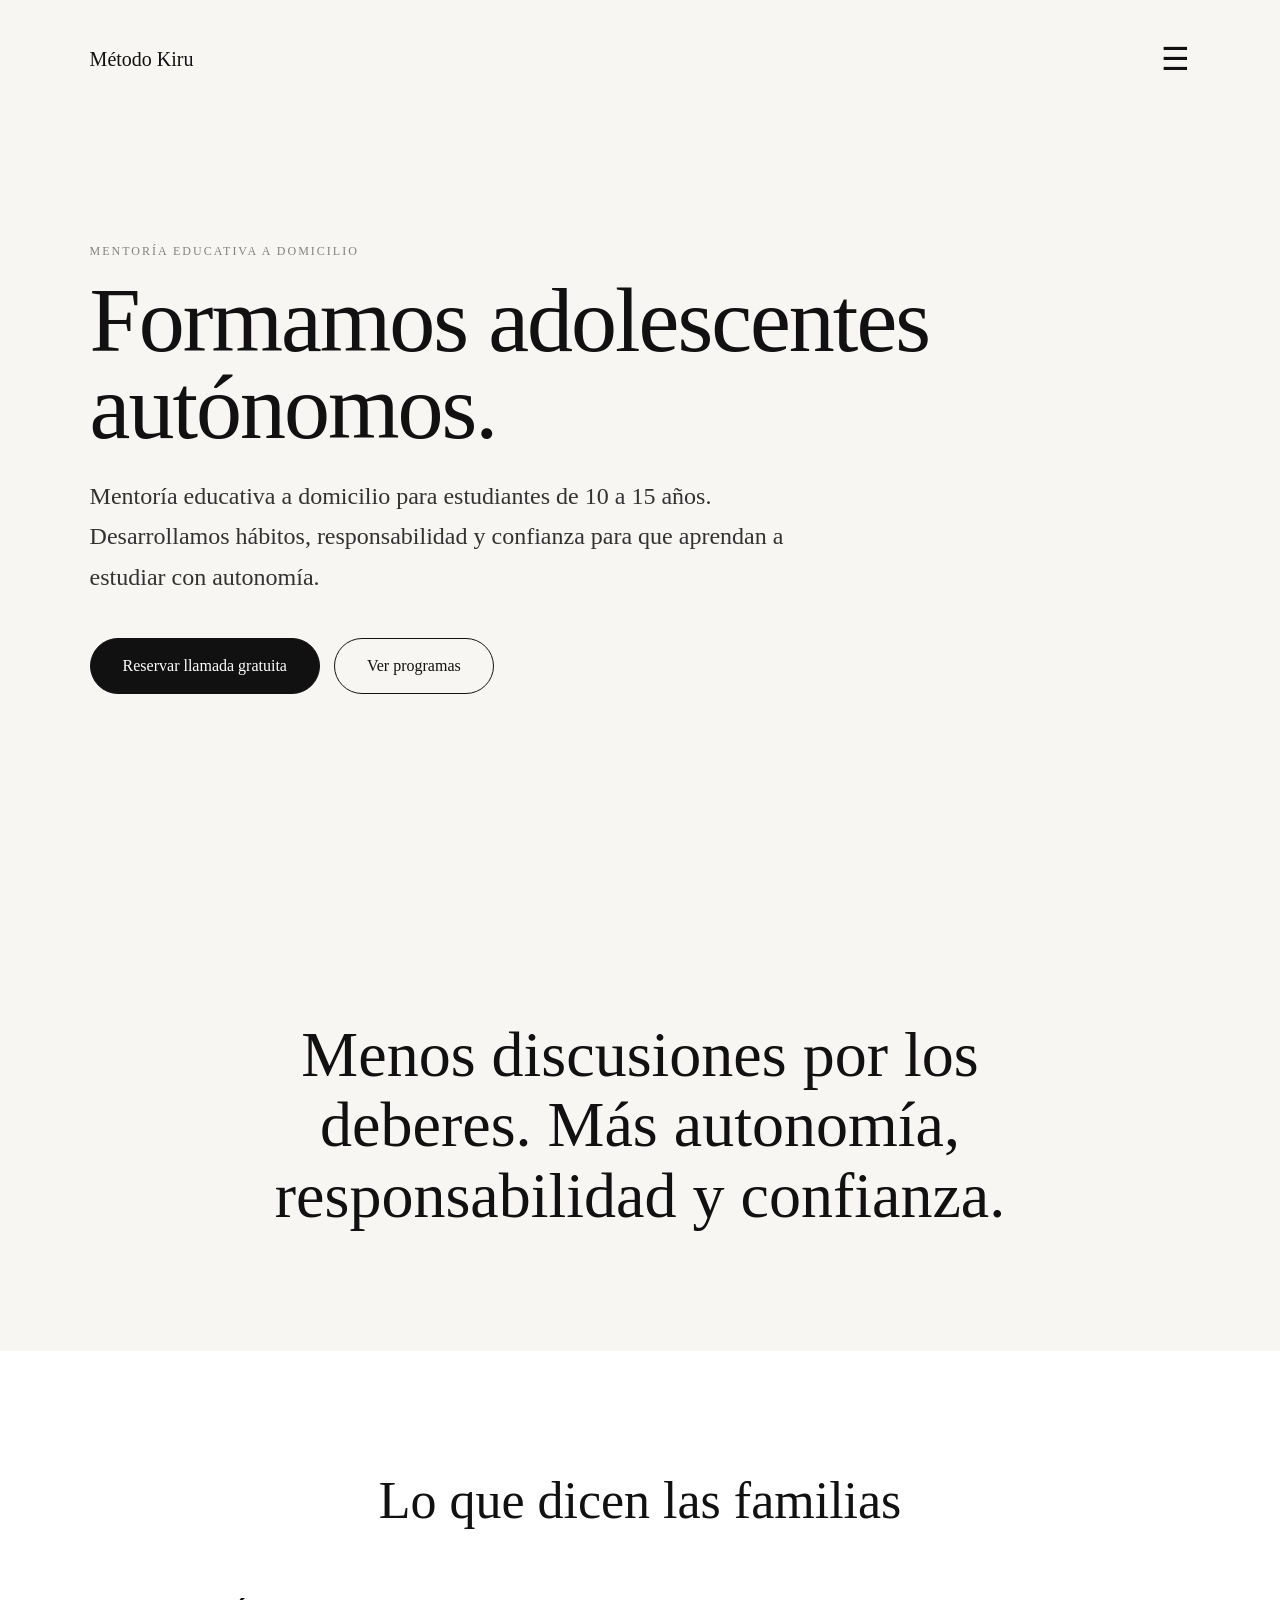
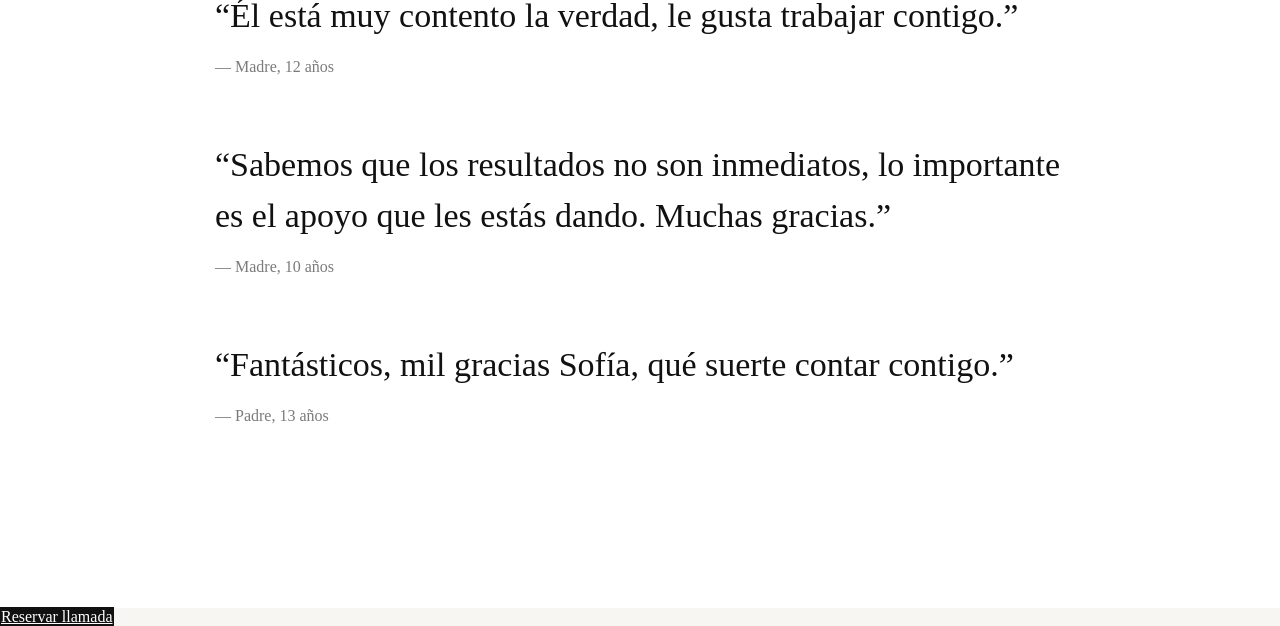
==== MétodoKiru/index.html @ 2b018e24 "Actualizacion web junio" ====
<!DOCTYPE html>
<html lang="es">
<head>
  <meta charset="UTF-8">
  <meta name="viewport" content="width=device-width, initial-scale=1.0">
  <title>Método Kiru</title>
  <link rel="stylesheet" href="style.css">
</head>
<body>

  <!-- MENÚ -->
  <div class="menu-overlay">
    <button class="close-menu">✕</button>

    <a href="index.html">Inicio</a>
    <a href="programas.html">Programas</a>
    <a href="tarifas.html">Tarifas</a>
    <a href="accesofamilias.html">Área de Familias</a>
    <a href="conocenos.html">Conócenos</a>
    <a href="faq.html">Preguntas Frecuentes</a>

    <a href="https://calendly.com/m-sofiamunoz05/llamada-informacion" target="_blank">
      Reservar llamada
    </a>
  </div>

  <!-- HERO -->
  <header class="hero">

    <nav>
      <div class="logo">Método Kiru</div>
      <button class="menu-btn">☰</button>
    </nav>

    <div class="hero-content">

      <p class="eyebrow">
        Mentoría educativa a domicilio
      </p>

      <h1>
        Formamos adolescentes autónomos.
      </h1>

      <p class="subtitle">
        Mentoría educativa a domicilio para estudiantes de 10 a 15 años. Desarrollamos hábitos, responsabilidad y confianza para que aprendan a estudiar con autonomía.
      </p>

      <div class="hero-buttons">

        <a href="https://calendly.com/m-sofiamunoz05/llamada-informacion"
           target="_blank"
           class="primary">
          Reservar llamada gratuita
        </a>

        <a href="programas.html"
           class="secondary">
          Ver programas
        </a>

      </div>

    </div>

  </header>

  <!-- MENSAJE PRINCIPAL -->

  <section class="quote">

    <h2>
      Menos discusiones por los deberes. Más autonomía, responsabilidad y confianza.
    </h2>

  </section>

  <!-- TESTIMONIOS -->

  <section class="testimonials">

    <h2>Lo que dicen las familias</h2>

    <blockquote>
      “Él está muy contento la verdad, le gusta trabajar contigo.”
      <span>— Madre, 12 años</span>
    </blockquote>

    <blockquote>
      “Sabemos que los resultados no son inmediatos, lo importante es el apoyo que les estás dando. Muchas gracias.”
      <span>— Madre, 10 años</span>
    </blockquote>

    <blockquote>
      “Fantásticos, mil gracias Sofía, qué suerte contar contigo.”
      <span>— Padre, 13 años</span>
    </blockquote>

  </section>

  <!-- CTA FINAL -->


    <a href="https://calendly.com/m-sofiamunoz05/llamada-informacion"
       target="_blank"
       class="primary">
      Reservar llamada
    </a>

  </section>

  <script src="script.js"></script>

</body>
</html>
---- MétodoKiru/style.css ----
*{
  margin:0;
  padding:0;
  box-sizing:border-box;
}

body{
  background:#f7f6f2;
  color:#111;
  font-family:Georgia, serif;
  -webkit-font-smoothing:antialiased;
}

/* =========================
   NAVEGACIÓN
========================= */

nav{
  display:flex;
  justify-content:space-between;
  align-items:center;
}

.logo{
  font-size:20px;
  font-weight:400;
}

.menu-btn,
.close-menu{
  border:none;
  background:none;
  cursor:pointer;
  color:#111;
}

.menu-btn{
  font-size:32px;
}

.close-menu{
  position:absolute;
  top:40px;
  right:40px;
  font-size:32px;
}

/* =========================
   MENÚ OVERLAY
========================= */

.menu-overlay{
  position:fixed;
  inset:0;
  background:#f7f6f2;
  z-index:999;

  display:flex;
  flex-direction:column;
  justify-content:center;
  align-items:center;
  gap:24px;

  opacity:0;
  pointer-events:none;
  transition:.3s ease;
}

.menu-overlay.active{
  opacity:1;
  pointer-events:auto;
}

.menu-overlay a{
  text-decoration:none;
  color:#111;
  font-size:34px;
  transition:.2s;
}

.menu-overlay a:hover{
  opacity:.6;
}

/* =========================
   HERO
========================= */

.hero{
  min-height:100vh;
  padding:40px 7%;
  display:flex;
  flex-direction:column;
}

.hero-content{
  max-width:850px;
  margin:auto 0;
}

.eyebrow{
  text-transform:uppercase;
  letter-spacing:2px;
  font-size:12px;
  opacity:.5;
  margin-bottom:18px;
}

h1{
  font-size:92px;
  line-height:.95;
  font-weight:400;
  letter-spacing:-2px;
  margin-bottom:24px;
}

.subtitle{
  font-size:24px;
  line-height:1.7;
  max-width:700px;
  opacity:.85;
  margin-bottom:40px;
}

/* =========================
   BOTONES
========================= */

.hero-buttons{
  display:flex;
  gap:14px;
  flex-wrap:wrap;
}

.hero-buttons a{
  text-decoration:none;
  padding:18px 32px;
  border-radius:999px;
  font-size:16px;
  transition:.25s;
}

.primary{
  background:#111;
  color:white;
  border:1px solid #111;
}

.primary:hover{
  opacity:.9;
}

.secondary{
  color:#111;
  border:1px solid #111;
}

.secondary:hover{
  background:#111;
  color:white;
}

/* =========================
   FRASE CENTRAL
========================= */

.quote{
  padding:120px 7%;
  text-align:center;
}

.quote h2{
  max-width:900px;
  margin:auto;
  font-size:64px;
  line-height:1.1;
  font-weight:400;
}

/* =========================
   TESTIMONIOS
========================= */

.testimonials{
  background:white;
  padding:120px 7%;
}

.testimonials h2{
  font-size:52px;
  font-weight:400;
  text-align:center;
  margin-bottom:60px;
}

blockquote{
  max-width:850px;
  margin:0 auto 60px;
  font-size:34px;
  line-height:1.5;
}

blockquote span{
  display:block;
  margin-top:14px;
  font-size:16px;
  opacity:.55;
}

/* =========================
   TABLAS (PROGRAMAS Y TARIFAS)
========================= */

.programs{
  max-width:1400px;
  margin:auto;
  padding:80px 7%;
}

.table-container{
  overflow-x:auto;
  margin-top:30px;
}

.program-table{
  width:100%;
  min-width:900px;
  border-collapse:collapse;
  background:white;
  border-radius:24px;
  overflow:hidden;
  box-shadow:0 10px 30px rgba(0,0,0,.04);
}

.program-table th{
  background:#f1f1ee;
  padding:20px;
  text-align:left;
  font-size:15px;
  font-weight:600;
}

.program-table td{
  padding:22px 20px;
  border-top:1px solid #ececec;
  vertical-align:top;
  line-height:1.6;
}

.program-table td:not(:first-child):not(:last-child){
  text-align:center;
}

.program-note{
  text-align:center;
  margin-top:30px;
  color:#666;
  line-height:1.7;
}

.program-note p{
  margin-bottom:10px;
}

/* =========================
   SUBPÁGINAS
========================= */

.subpage-hero{
  padding:40px 7% 80px;
}

.subpage-content{
  max-width:900px;
}

.subpage-content h1{
  margin-bottom:20px;
}

/* =========================
   FAQ
========================= */

.faq-section{
  max-width:1100px;
  margin:auto;
  padding:40px 7% 100px;
}

.faq-item{
  background:white;
  border-radius:24px;
  margin-bottom:18px;
  padding:10px 28px;
  box-shadow:0 10px 25px rgba(0,0,0,.04);
}

.faq-question{
  width:100%;
  border:none;
  background:none;
  padding:24px 0;
  cursor:pointer;
  display:flex;
  justify-content:space-between;
  align-items:center;

  font-family:Georgia, serif;
  font-size:24px;
  text-align:left;
}

.faq-answer{
  max-height:0;
  overflow:hidden;
  transition:.3s ease;
}

.faq-answer p{
  padding-bottom:24px;
  font-size:18px;
  line-height:1.8;
  opacity:.8;
}

.faq-item.active .faq-answer{
  max-height:500px;
}

/* =========================
   ÁREA FAMILIAS
========================= */

.family-dashboard{
  display:grid;
  grid-template-columns:repeat(2,1fr);
  gap:24px;
  padding:40px 7% 100px;
}

.family-card{
  background:white;
  border-radius:28px;
  padding:40px;
  text-decoration:none;
  color:#111;
  box-shadow:0 10px 25px rgba(0,0,0,.04);
  transition:.25s;
}

.family-card:hover{
  transform:translateY(-4px);
}

.family-card h2{
  font-size:36px;
  margin-bottom:15px;
}

.family-card span{
  opacity:.6;
}

/* =========================
   MÓVIL
========================= */

@media(max-width:900px){

  .hero{
    min-height:auto;
    padding:30px 6% 70px;
  }

  h1{
    font-size:54px;
    line-height:1;
    letter-spacing:-1px;
  }

  .subtitle{
    font-size:18px;
    line-height:1.7;
  }

  .hero-buttons{
    flex-direction:column;
  }

  .hero-buttons a{
    width:100%;
    text-align:center;
  }

  .quote{
    padding:70px 6%;
  }

  .quote h2{
    font-size:38px;
  }

  .testimonials{
    padding:70px 6%;
  }

  .testimonials h2{
    font-size:36px;
  }

  blockquote{
    font-size:24px;
  }

  .programs{
    padding:60px 4%;
  }

  .family-dashboard{
    grid-template-columns:1fr;
  }

  .family-card h2{
    font-size:30px;
  }

  .faq-question{
    font-size:20px;
  }

  .menu-overlay a{
    font-size:28px;
  }

  .program-table{
    min-width:750px;
  }
}
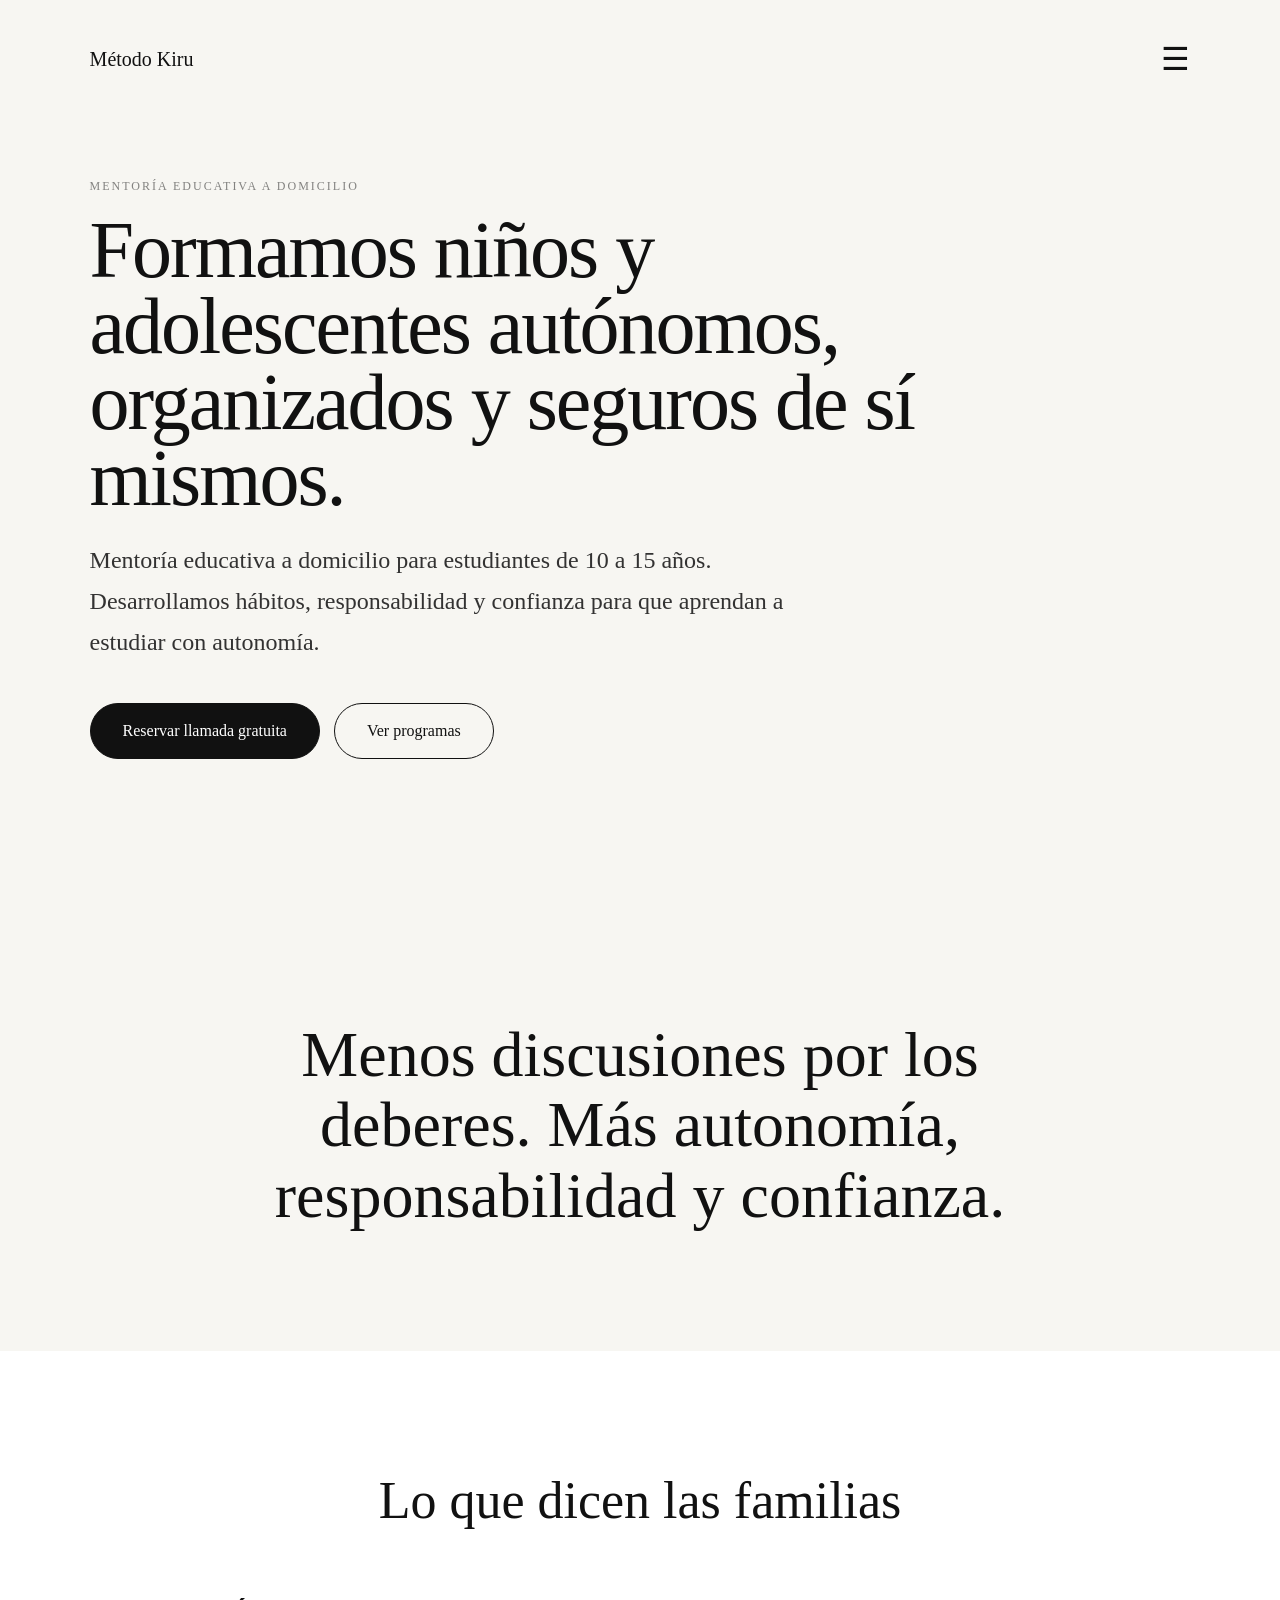
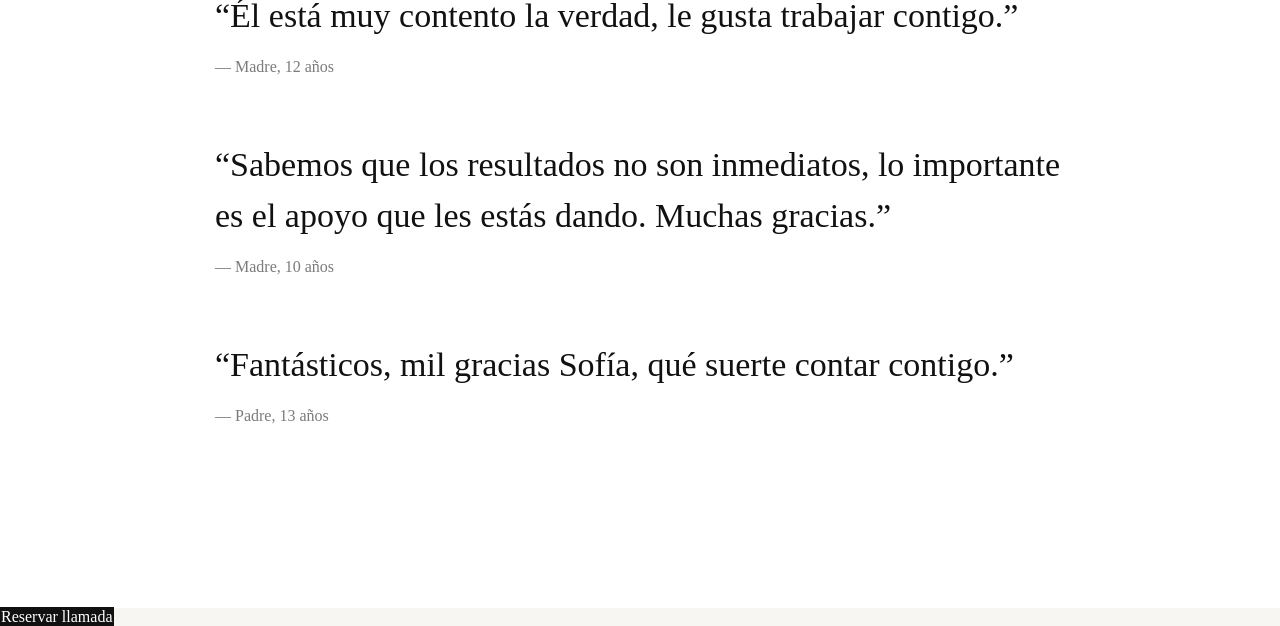
==== commit 931da90b: "Actualización web" ====
--- a/MétodoKiru/index.html
+++ b/MétodoKiru/index.html
@@ -39,7 +39,7 @@
       </p>
 
       <h1>
-        Formamos adolescentes autónomos.
+       Formamos niños y adolescentes autónomos, organizados y seguros de sí mismos.
       </h1>
 
       <p class="subtitle">
--- a/MétodoKiru/style.css
+++ b/MétodoKiru/style.css
@@ -436,4 +436,204 @@
   .program-table{
     min-width:750px;
   }
+}
+.about-hero {
+  max-width: 900px;
+  margin: 0 auto;
+  padding: 80px 40px 120px;
+}
+
+.about-label {
+  font-size: 1rem;
+  color: #666;
+  margin-bottom: 20px;
+}
+
+.about-hero h1 {
+  font-size: clamp(3rem, 8vw, 5.5rem);
+  line-height: 0.95;
+  font-weight: 400;
+  letter-spacing: -2px;
+  margin-bottom: 60px;
+}
+
+.about-text {
+  max-width: 650px;
+}
+
+.about-text p {
+  font-size: 1.25rem;
+  line-height: 1.8;
+  color: #444;
+  margin-bottom: 28px;
+}
+.about-card {
+  max-width: 900px;
+  margin: 0 auto 100px;
+  padding: 50px;
+  background: white;
+  border-radius: 32px;
+}
+
+.card-label {
+  color: #666;
+  margin-bottom: 12px;
+}
+
+.about-card h2 {
+  font-size: 3rem;
+  line-height: 1;
+  margin-bottom: 20px;
+}
+
+.about-card p {
+  font-size: 1.2rem;
+  color: #555;
+}
+.team-page{
+  max-width:1100px;
+  margin:0 auto;
+  padding:80px 40px 120px;
+}
+
+.section-label{
+  color:#777;
+  margin-bottom:20px;
+}
+
+.team-page h1{
+  font-size:clamp(3rem,7vw,5.5rem);
+  line-height:1;
+  max-width:900px;
+  margin-bottom:40px;
+}
+
+.section-intro{
+  max-width:700px;
+  font-size:1.2rem;
+  line-height:1.8;
+  color:#555;
+  margin-bottom:80px;
+}
+
+.teacher-card{
+  display:flex;
+  gap:50px;
+  align-items:center;
+  background:white;
+  border-radius:32px;
+  padding:40px;
+}
+
+.teacher-card img{
+  width:220px;
+  height:220px;
+  border-radius:24px;
+  object-fit:cover;
+}
+
+.teacher-info h2{
+  font-size:2.5rem;
+  margin-bottom:8px;
+}
+
+.teacher-role{
+  color:#777;
+  margin-bottom:24px;
+}
+
+.teacher-info ul{
+  padding-left:20px;
+}
+
+.teacher-info li{
+  margin-bottom:12px;
+  line-height:1.7;
+  color:#444;
+}
+/* ENLACES */
+
+a,
+a:hover,
+a:focus,
+a:active,
+a:visited{
+  color:inherit;
+  text-decoration:none;
+}
+
+/* HERO SUBPÁGINAS */
+
+.subpage-hero{
+  padding:40px 7% 20px;
+}
+
+.subpage-content{
+  max-width:900px;
+}
+
+.subpage-content h1{
+  margin-bottom:16px;
+}
+
+/* PROGRAMAS */
+
+.programs{
+  max-width:1400px;
+  margin:auto;
+  padding:20px 7% 80px;
+}
+
+.table-container{
+  overflow-x:auto;
+  margin-top:20px;
+}
+
+/* TARJETAS */
+
+.family-card{
+  background:white;
+  border-radius:24px;
+  padding:40px;
+  text-decoration:none;
+  color:#111;
+  box-shadow:0 8px 24px rgba(0,0,0,.05);
+  transition:.25s;
+}
+
+.family-card:hover{
+  transform:translateY(-3px);
+}
+
+/* TÍTULOS */
+
+h1{
+  font-size:80px;
+  line-height:.95;
+  font-weight:400;
+  letter-spacing:-2px;
+  margin-bottom:24px;
+}
+
+/* MÓVIL */
+
+@media(max-width:900px){
+
+  h1{
+    font-size:48px;
+    line-height:1;
+  }
+
+  .subpage-hero{
+    padding:30px 6% 10px;
+  }
+
+  .programs{
+    padding:10px 4% 60px;
+  }
+
+  .family-dashboard{
+    grid-template-columns:1fr;
+  }
+
 }
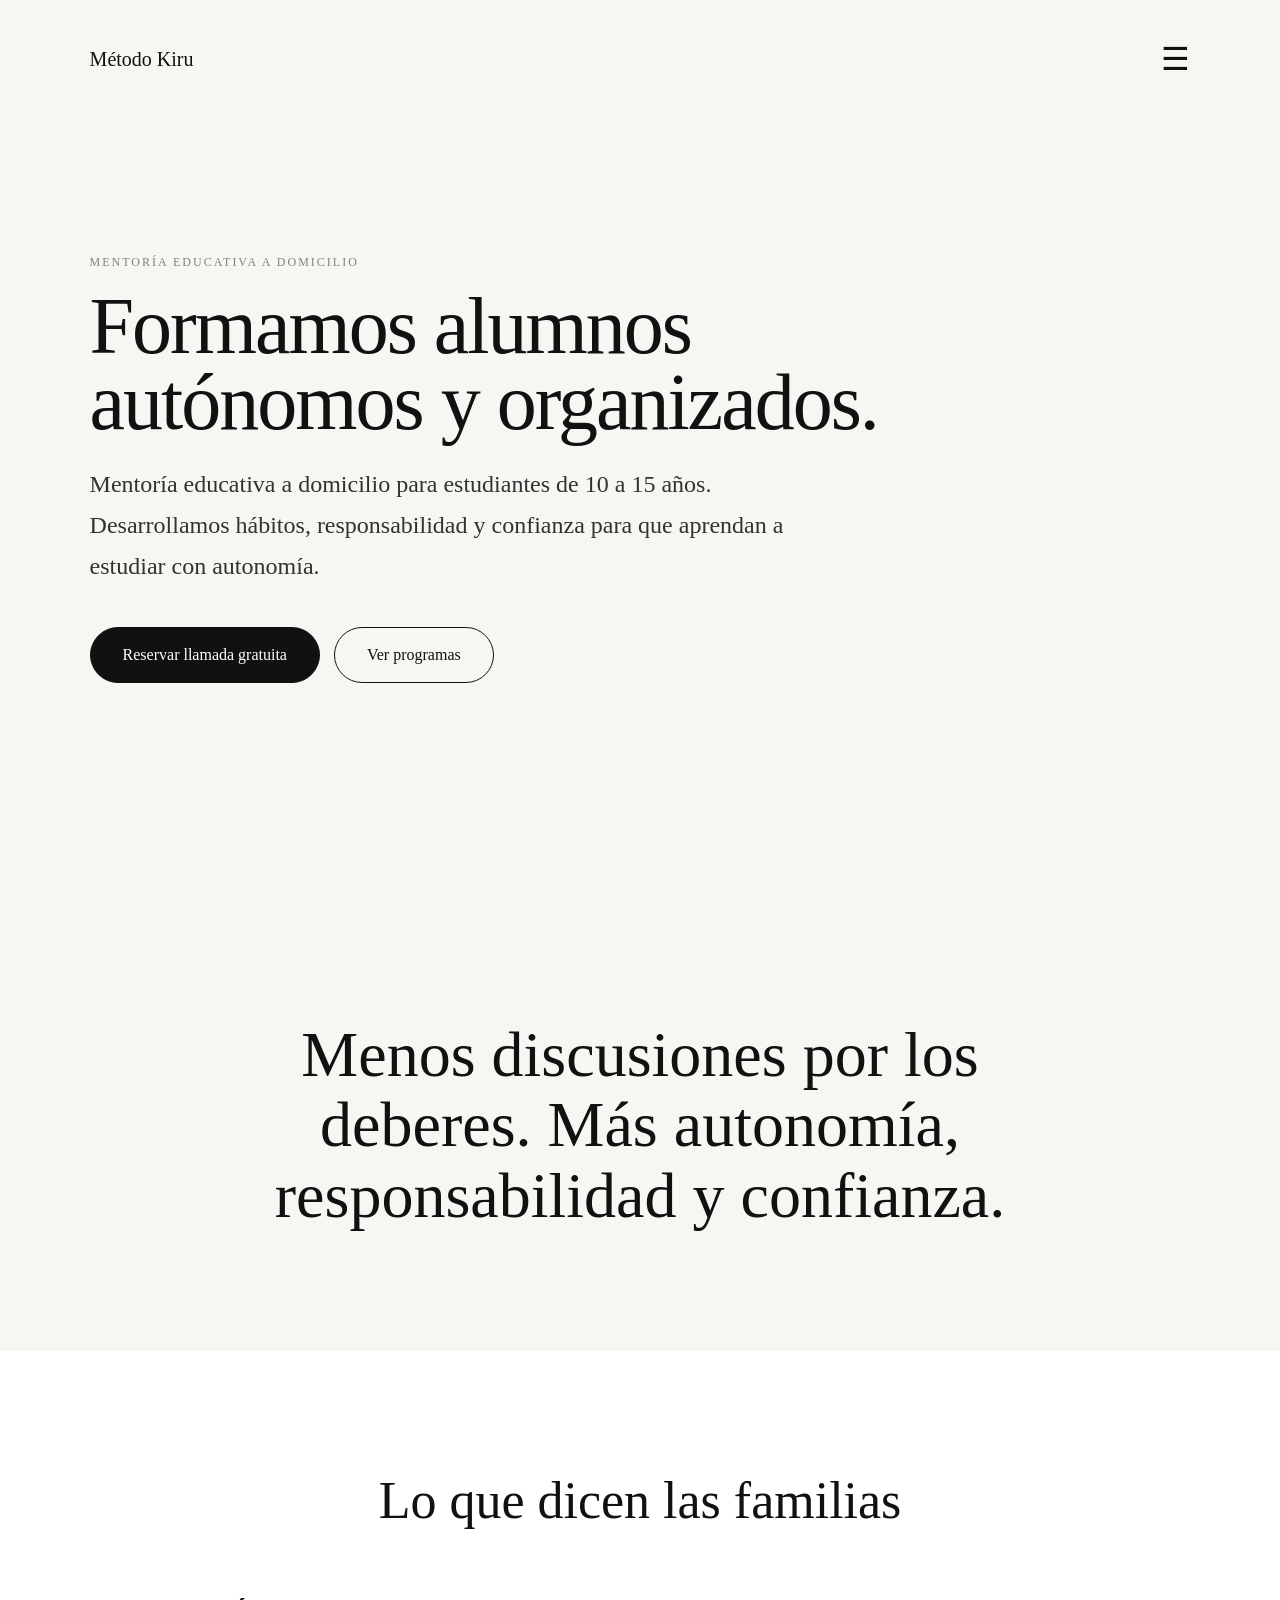
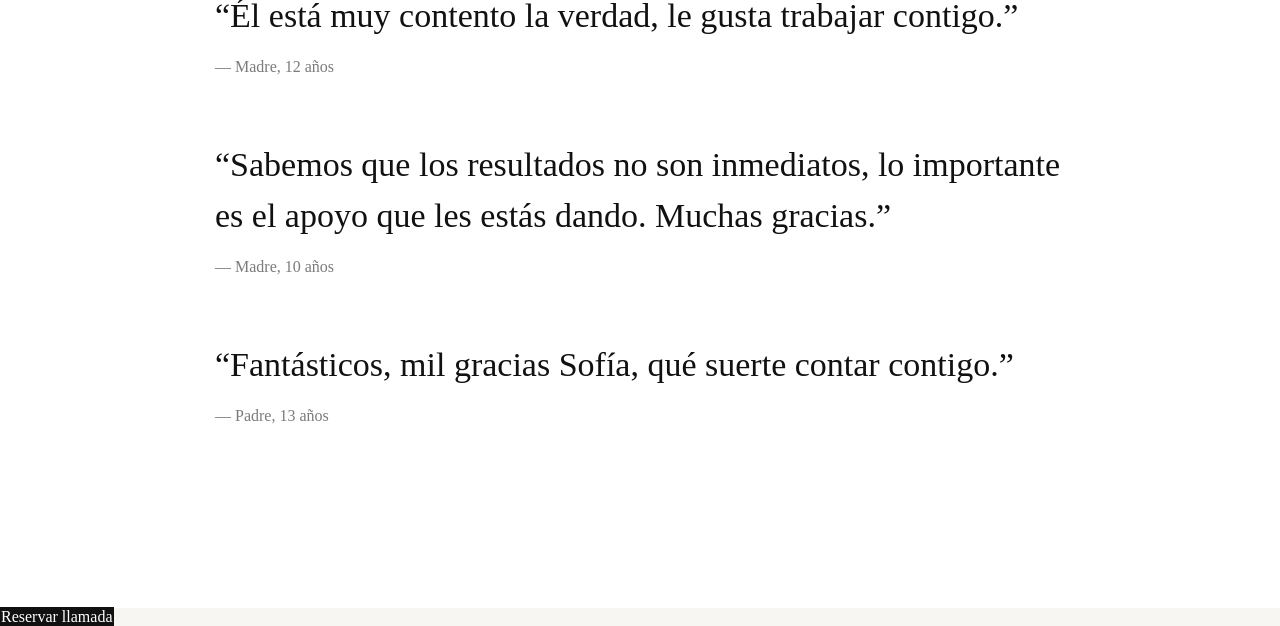
==== commit 9569e730: "Update" ====
--- a/MétodoKiru/index.html
+++ b/MétodoKiru/index.html
@@ -39,7 +39,7 @@
       </p>
 
       <h1>
-       Formamos niños y adolescentes autónomos, organizados y seguros de sí mismos.
+       Formamos alumnos autónomos y organizados.
       </h1>
 
       <p class="subtitle">
--- a/MétodoKiru/style.css
+++ b/MétodoKiru/style.css
@@ -144,6 +144,14 @@
   background:#111;
   color:white;
   border:1px solid #111;
+
+}
+.primary,
+.primary:visited,
+.primary:hover,
+.primary:focus,
+.primary:active{
+  color:white !important;
 }
 
 .primary:hover{
@@ -158,6 +166,10 @@
 .secondary:hover{
   background:#111;
   color:white;
+}
+.secondary,
+.secondary:visited{
+  color:#111 !important;
 }
 
 /* =========================
@@ -551,14 +563,11 @@
   line-height:1.7;
   color:#444;
 }
-/* ENLACES */
-
-a,
-a:hover,
-a:focus,
-a:active,
+a{
+  text-decoration:none;
+}
+
 a:visited{
-  color:inherit;
   text-decoration:none;
 }
 
